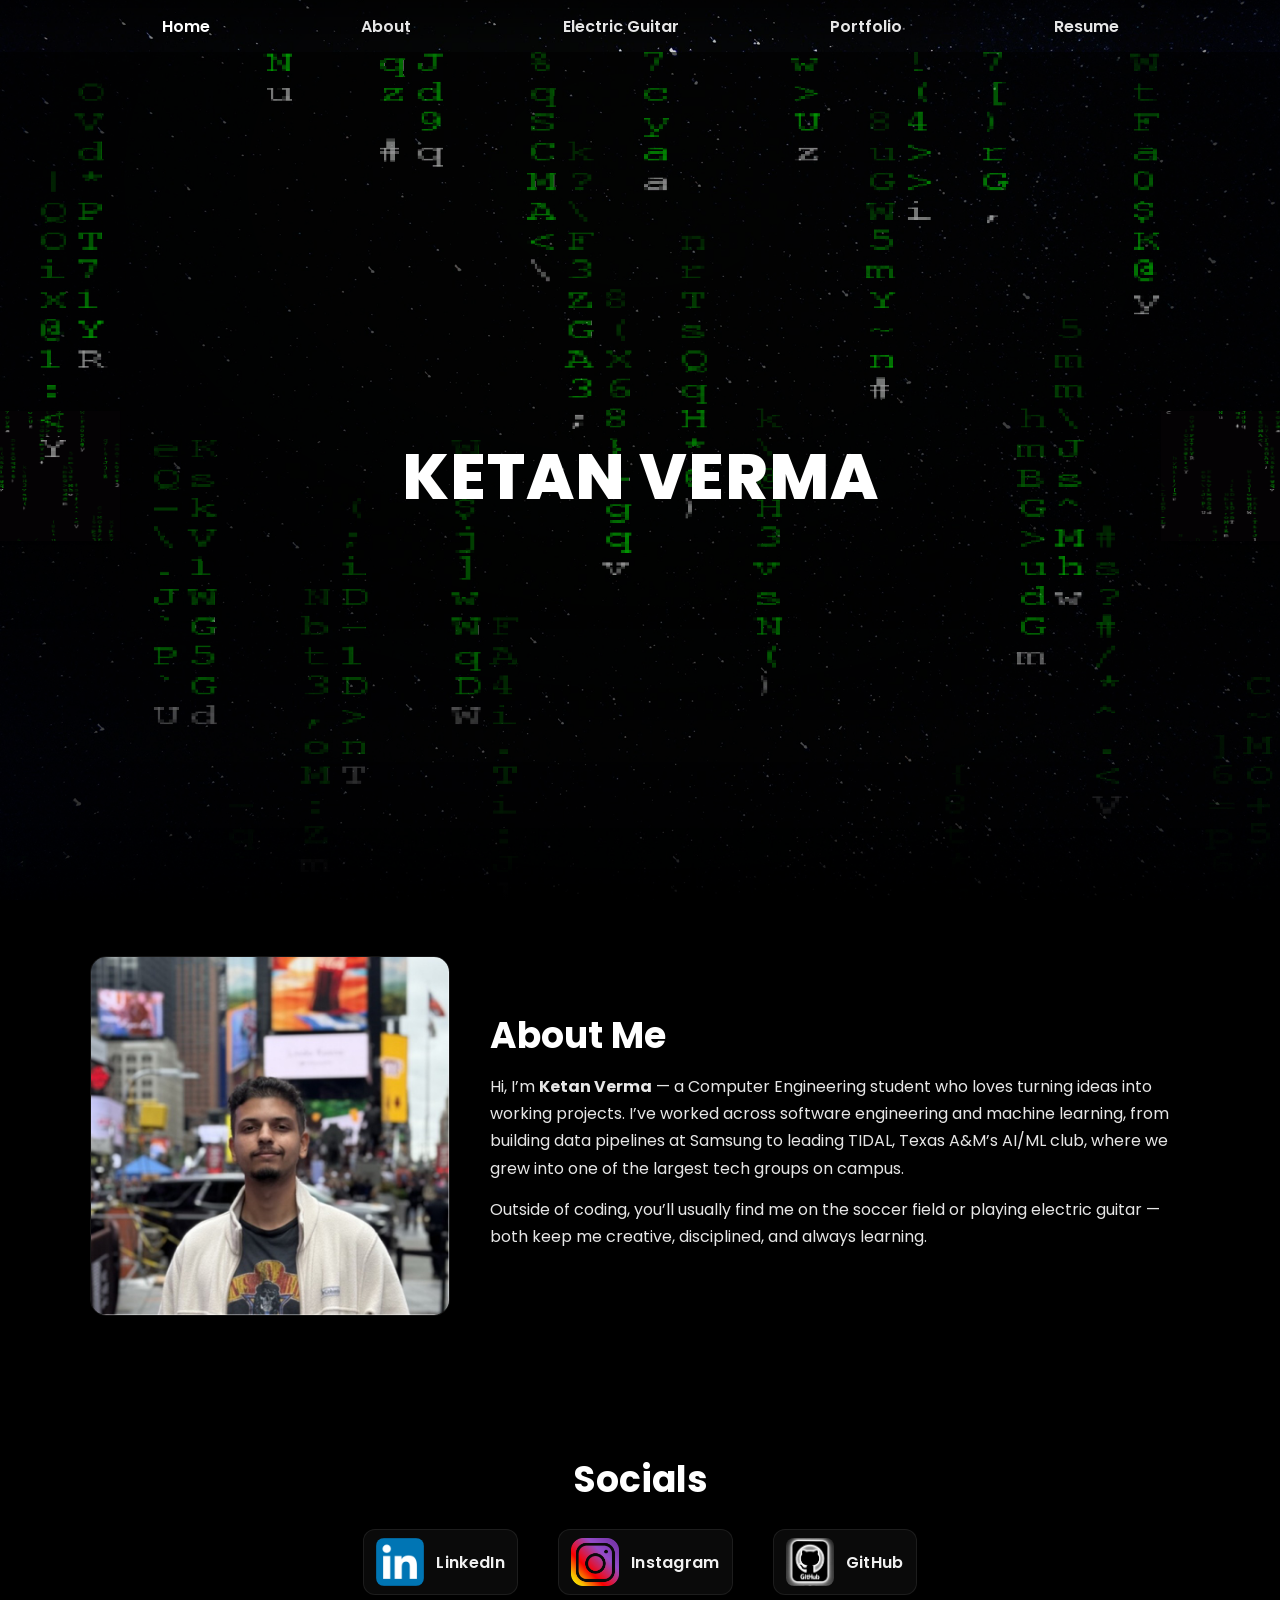
==== index.html @ cdb653f7 "Remove CI/CD pipeline test success message Removed the CI/CD pipeline test success message from the " ====
<!doctype html>
<html lang="en">
<head>
  <meta charset="utf-8" />
  <meta name="viewport" content="width=device-width, initial-scale=1" />
  <title>Ketan Verma</title>
  <link href="https://fonts.googleapis.com/css2?family=Poppins:wght@400;600;700;800&display=swap" rel="stylesheet">
  <link rel="stylesheet" href="./styles.css" />
</head>
<body>
  <!-- Top nav -->
  <header class="nav">
    <nav class="nav-inner">
      <a href="./index.html" class="nav-link nav-link--active">Home</a>
      <a href="#about" class="nav-link">About</a>
      <a href="./electric-guitar.html" class="nav-link">Electric Guitar</a>
      <a href="./portfolio.html" class="nav-link">Portfolio</a>
      <a href="./resume.html" class="nav-link">Resume</a>
    </nav>
  </header>
  <div class="nav-spacer"></div>
  <!-- Global stars -->
  <div class="bg-kenburns fixed-bg"></div>
  <div class="bg-dim fixed-bg"></div>

  <main>
    <!-- HERO: matrix -->
    <section class="hero">
      <div class="hero-bg" aria-hidden="true">
        <img src="./matrix.gif" alt="">
      </div>
      <div class="hero-row">
        <img src="./matrix.gif" alt="" class="note-gif note-gif--left" aria-hidden="true" />
        <h1 class="title"><span class="name-bob">KETAN VERMA</span></h1>
        <img src="./matrix.gif" alt="" class="note-gif note-gif--right" aria-hidden="true" />
      </div>
    </section>

    <!-- ABOUT -->
    <section id="about" class="about">
      <div class="container">
        <img class="about-img" src="./me.jpg" alt="Photo of Ketan Verma" />
        <div class="about-text">
          <h2 class="about-title">About Me</h2>
          <p>
            Hi, I’m <strong>Ketan Verma</strong> — a Computer Engineering student who loves turning ideas into working
            projects. I’ve worked across software engineering and machine learning, from building data pipelines at
            Samsung to leading TIDAL, Texas A&amp;M’s AI/ML club, where we grew into one of the largest tech groups on campus.
          </p>
          <p>
            Outside of coding, you’ll usually find me on the soccer field or playing electric guitar — both keep me
            creative, disciplined, and always learning.
          </p>
        </div>
      </div>
    </section>

    <!-- SOCIALS -->
    <section id="socials" class="socials">
      <div class="container--narrow">
        <h2 class="section-title">Socials</h2>
        <ul class="social-list">
          <li>
            <a class="social-link" href="https://www.linkedin.com/in/ketan-verma12/" target="_blank" rel="noopener">
              <img src="./linkedin.png" alt="LinkedIn" class="social-icon" />
              <span class="social-label">LinkedIn</span>
            </a>
          </li>
          <li>
            <a class="social-link" href="https://www.instagram.com/kxtxan/" target="_blank" rel="noopener">
              <img src="./instagram.png" alt="Instagram" class="social-icon" />
              <span class="social-label">Instagram</span>
            </a>
          </li>
          <li>
            <a class="social-link" href="https://github.com/ketanverma123" target="_blank" rel="noopener">
              <img src="./github.jpg" alt="GitHub" class="social-icon" />
              <span class="social-label">GitHub</span>
            </a>
          </li>
        </ul>
      </div>
    </section>
  </main>

  <!-- Hide/show nav on scroll -->
  <script>
    (function () {
      const nav = document.querySelector('.nav');
      if (!nav) return;
      let lastY = window.scrollY || 0;
      function onScroll() {
        const y = window.scrollY || 0;
        if (y > 10) nav.classList.add('nav--scrolled'); else nav.classList.remove('nav--scrolled');
        if (y > lastY && y > 120) nav.classList.add('nav--hidden'); else nav.classList.remove('nav--hidden');
        lastY = y;
      }
      window.addEventListener('scroll', onScroll, { passive: true });
    })();
  </script>
</body>
</html>
---- styles.css ----
/* ============ Base ============ */
* { box-sizing: border-box; }
html, body { height: 100%; margin: 0; }
html { scroll-behavior: smooth; }
body {
  background: #000;
  color: #fff;
  -webkit-font-smoothing: antialiased;
  -moz-osx-font-smoothing: grayscale;
  font-family: 'Poppins', system-ui, -apple-system, Segoe UI, Roboto, Helvetica, Arial, sans-serif;
}

/* ============ Global starry background ============ */
@keyframes kenburns { 0%{transform:scale(1.05)} 50%{transform:scale(1.12) translate(-2%,1%)} 100%{transform:scale(1.05)} }
.bg-kenburns { position: absolute; inset: 0; z-index: -2; overflow: hidden; }
.bg-kenburns::before { content:""; position: absolute; inset: -5%; background: url("./bg.png") center/cover no-repeat; animation: kenburns 36s ease-in-out infinite; filter: saturate(1.05); }
.bg-dim { position: absolute; inset: 0; z-index: -1; background: radial-gradient(80% 80% at 50% 20%, rgba(0,0,0,0) 0%, rgba(0,0,0,.45) 60%, rgba(0,0,0,.65) 100%); }
.fixed-bg { position: fixed; inset: 0; }

/* ============ Top navigation (solid bg when scrolled, hides on scroll down) ============ */
.nav {
  position: fixed; top: 0; left: 0; right: 0;
  z-index: 50;
  padding: 10px 20px;
  height: 52px;
  background: linear-gradient(to bottom, rgba(0,0,0,0.6), transparent);
  transition: transform .25s ease, background-color .25s ease, box-shadow .25s ease;
  will-change: transform;
}
.nav--scrolled { background: rgba(0,0,0,.7); backdrop-filter: blur(6px); box-shadow: 0 6px 20px rgba(0,0,0,.35); }
.nav--hidden  { transform: translateY(-100%); }

.nav-inner { height: 100%; display: flex; align-items: center; justify-content: space-evenly; }
.nav-link { color: #fff; text-decoration: none; font-weight: 600; opacity: .9; padding: 6px 10px; }
.nav-link:hover { opacity: 1; text-decoration: underline; }
.nav-link--active { opacity: 1; }
.nav-spacer { height: 52px; }

/* ============ Headings (all Poppins) ============ */
.title,
.about-title,
.section-title,
.guitar-title {
  font-family: 'Poppins', sans-serif;
}

.title { font-weight: 800; font-size: clamp(40px, 6vw, 64px); letter-spacing: 1px; margin: 0; }
.about-title, .section-title, .guitar-title { font-weight: 700; font-size: clamp(28px, 4vw, 36px); margin: 0 0 10px; }

/* ============ Hero (Matrix bg) ============ */
:root{
  --note-size: clamp(160px, 18vw, 300px);
  --note-gap:  clamp(56px, 10vw, 140px);
  --note-offset: clamp(60px, 12vw, 220px);
}
.hero{
  min-height: calc(100vh - 52px);
  display: grid; place-items: center;
  overflow: hidden; position: relative; z-index: 5;
}
.hero-bg{ position: absolute; inset: 0; z-index: -1; overflow: hidden; }
.hero-bg img{
  position: absolute; inset: 0; width: 100%; height: 100%; object-fit: cover;
  opacity: .6; mix-blend-mode: screen; filter: saturate(1.2) contrast(1.05);
  -webkit-mask-image: linear-gradient(to bottom, rgba(0,0,0,1) 62%, rgba(0,0,0,0) 100%);
          mask-image: linear-gradient(to bottom, rgba(0,0,0,1) 62%, rgba(0,0,0,0) 100%);
}
.hero::after{
  content:""; position:absolute; left:0; right:0; bottom:-1px; height:160px; pointer-events:none;
  background: linear-gradient(to bottom, rgba(0,0,0,0) 0%, rgba(0,0,0,.55) 70%, rgba(0,0,0,.85) 100%);
}
.hero-row{ display: inline-flex; align-items: center; gap: var(--note-gap); }
.note-gif{ width: var(--note-size); height:auto; filter: drop-shadow(0 4px 10px rgba(0,0,0,.35)); mix-blend-mode: screen; }
.note-gif--left{ transform: translateX(calc(-1 * var(--note-offset))); }
.note-gif--right{ transform: translateX(var(--note-offset)); }
@keyframes bob { 0%{transform:translateY(0)} 50%{transform:translateY(-8px)} 100%{transform:translateY(0)} }
.name-bob{ display:inline-block; animation:bob 3.8s ease-in-out infinite; }
@media (max-width:560px){ :root{ --note-size:96px; --note-gap:28px; --note-offset:0px; } .title{ font-size:clamp(32px, 9vw, 48px);} }

/* ============ About ============ */
.about { padding: 56px 20px; position: relative; z-index: 5; }
.container { max-width: 1100px; margin: 0 auto; display: grid; gap: 28px; align-items: center; }
@media (min-width: 860px) { .container { grid-template-columns: 360px 1fr; gap: 40px; } }
.about-img { width: 100%; max-width: 360px; aspect-ratio: 1/1; object-fit: cover; border-radius: 16px; box-shadow: 0 10px 30px rgba(0,0,0,.45); border: 1px solid rgba(255,255,255,.08); }
.about-text p { color:#e6e6e6; line-height:1.7; margin:0 0 14px; }
.about-meta { color:#bdbdbd; }
.about-meta a { color:#fff; text-decoration: underline; }

/* ============ Socials ============ */
.container--narrow{ max-width: 900px; margin: 0 auto; padding: 0 20px; }
.socials{ position: relative; z-index: 5; padding: 80px 0 140px; }
.socials .section-title{ text-align:center; margin-bottom: 22px; } /* centered heading */
.social-list{ list-style:none; margin:18px 0 0; padding:0; display:flex; flex-wrap:wrap; justify-content:center; gap:28px 40px; }
.social-link{ display:inline-flex; align-items:center; gap:12px; color:#fff; text-decoration:none; padding:8px 12px; border-radius:12px; transition:.2s; background:rgba(255,255,255,.04); border:1px solid rgba(255,255,255,.08); box-shadow:0 4px 12px rgba(0,0,0,.35); backdrop-filter: blur(2px); }
.social-link:hover{ transform:translateY(-3px); box-shadow:0 10px 24px rgba(0,0,0,.55); background:rgba(255,255,255,.07); }
.social-icon{ width:48px; height:48px; border-radius:8px; object-fit:cover; }
.social-label{ font-weight:600; letter-spacing:.02em; color:#f1f1f1; }

/* ============ Electric Guitar page ============ */
.bg-gif { position: absolute; inset: 0; z-index: -2; width: 100%; height: 100%; object-fit: cover; }
.eg-hero { position: relative; z-index: 5; min-height: calc(100vh - 52px); display: grid; place-items: center; overflow: hidden; }
.eg-page .bg-dim { background: linear-gradient(to bottom, rgba(0,0,0,0.35) 0%, rgba(0,0,0,0.35) 45%, rgba(0,0,0,0.55) 75%, rgba(0,0,0,0.70) 100%); }

.guitar { position: relative; z-index: 5; padding: 56px 20px 72px; }
.guitar .container {
  max-width: 1100px; margin: 0 auto;
  background: rgba(0,0,0,0.28); border: 1px solid rgba(255,255,255,0.06);
  border-radius: 18px; padding: 24px; backdrop-filter: blur(1.5px);
  display: block; /* stack heading, blurb, gallery */
}
.guitar-title { margin: 0 0 12px 0; }
.guitar-intro { margin: 0 0 18px; color: #d9d9d9; line-height: 1.75; }

/* Gallery grid — smaller thumbs */
.guitar-gallery { display: grid; gap: 16px; grid-template-columns: repeat(auto-fit, minmax(220px, 1fr)); align-items: start; }
.guitar-img {
  width: 100%;
  height: clamp(160px, 24vw, 260px);
  object-fit: cover;           /* default: crop to fill */
  border-radius: 14px;
  border: 1px solid rgba(255,255,255,.08);
  box-shadow: 0 10px 24px rgba(0,0,0,.45);
  transition: transform .2s ease, box-shadow .2s ease;
}
.guitar-img:hover { transform: translateY(-2px) scale(1.02); box-shadow: 0 16px 36px rgba(0,0,0,.55); }

/* OVERRIDE: show full photo (no crop) on images with this class */
.guitar-gallery .guitar-img.guitar-img--full {
  object-fit: contain !important;
  height: auto !important;
  width: 100% !important;
  max-height: 320px !important;
  display: block;
  background: rgba(255,255,255,0.03);
  padding: 6px;
  border-radius: 14px;
  align-self: start;
  justify-self: center;
}

/* ============ Portfolio (Projects/Experience) ============ */
.portfolio { padding: 72px 20px 96px; position: relative; z-index: 5; }
.portfolio .section-title{ text-align:center; margin-bottom: 10px; }
.portfolio .intro { max-width: 900px; margin: 8px auto 28px; text-align: center; color:#e6e6e6; line-height:1.75; }

.cards { max-width: 1100px; margin: 0 auto; display: grid; gap: 24px; grid-template-columns: 1fr; }
@media (min-width: 900px){ .cards{ grid-template-columns: 1fr 1fr; gap: 28px; } }
.card {
  background: rgba(255,255,255,0.05);
  border: 1px solid rgba(255,255,255,0.08);
  border-radius: 16px; padding: 18px 18px 16px;
  box-shadow: 0 10px 24px rgba(0,0,0,.45);
}
.card h3{ margin: 0 0 6px; font-weight: 700; }
.card .meta{ color:#cfcfcf; font-size: .95rem; margin-bottom: 8px; }
.card p{ margin: 0; color:#e9e9e9; line-height: 1.65; }

/* ============ Resume page ============ */
.pdf-center { min-height: calc(100vh - 52px); display: flex; flex-direction: column; align-items: center; justify-content: center; gap: 14px; padding: 20px; }
.pdf-embed { width: min(900px, 92vw); height: min(1160px, 82vh); border: none; background: #111; box-shadow: 0 10px 30px rgba(0,0,0,0.45); border-radius: 8px; }
.pdf-fallback { color:#ddd; font-size:.95rem; }
.pdf-fallback a { color:#fff; font-weight:600; text-decoration:underline; }

/* ============ Accessibility ============ */
@media (prefers-reduced-motion: reduce) {
  .bg-kenburns::before { animation: none; }
  .name-bob { animation: none; }
  .hero-bg img { animation: none; }
}
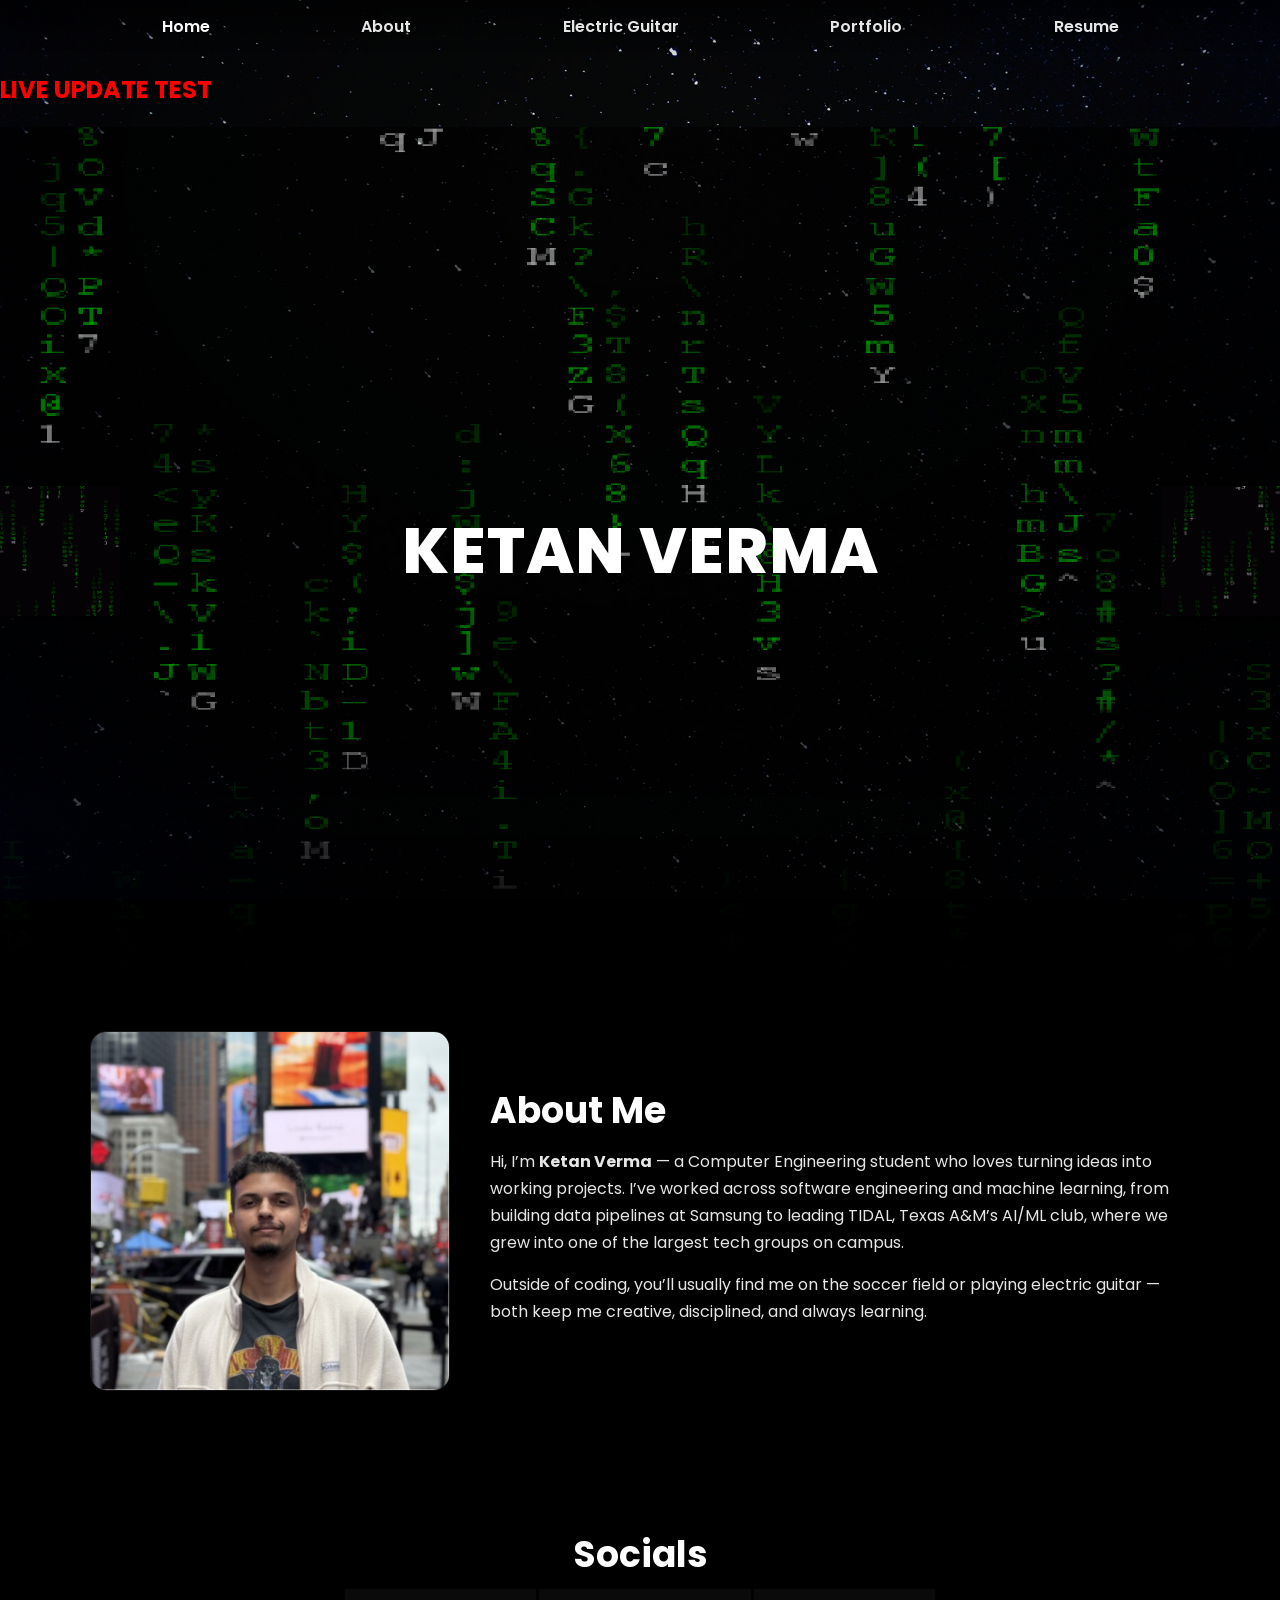
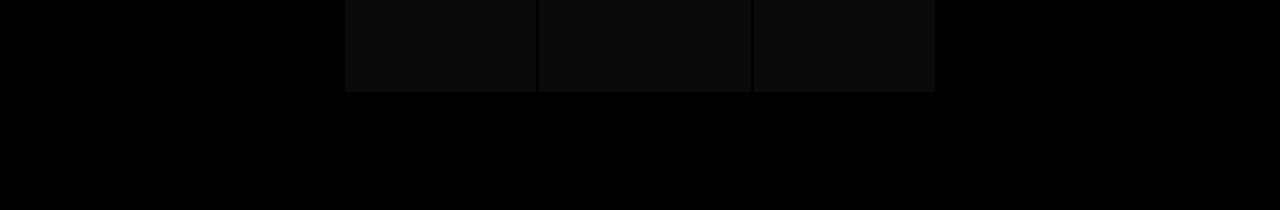
==== commit 9065b719: "Add live update test header to index.html" ====
--- a/index.html
+++ b/index.html
@@ -22,7 +22,7 @@
   <!-- Global stars -->
   <div class="bg-kenburns fixed-bg"></div>
   <div class="bg-dim fixed-bg"></div>
-
+<h2 style="color:red;">LIVE UPDATE TEST</h2>
   <main>
     <!-- HERO: matrix -->
     <section class="hero">
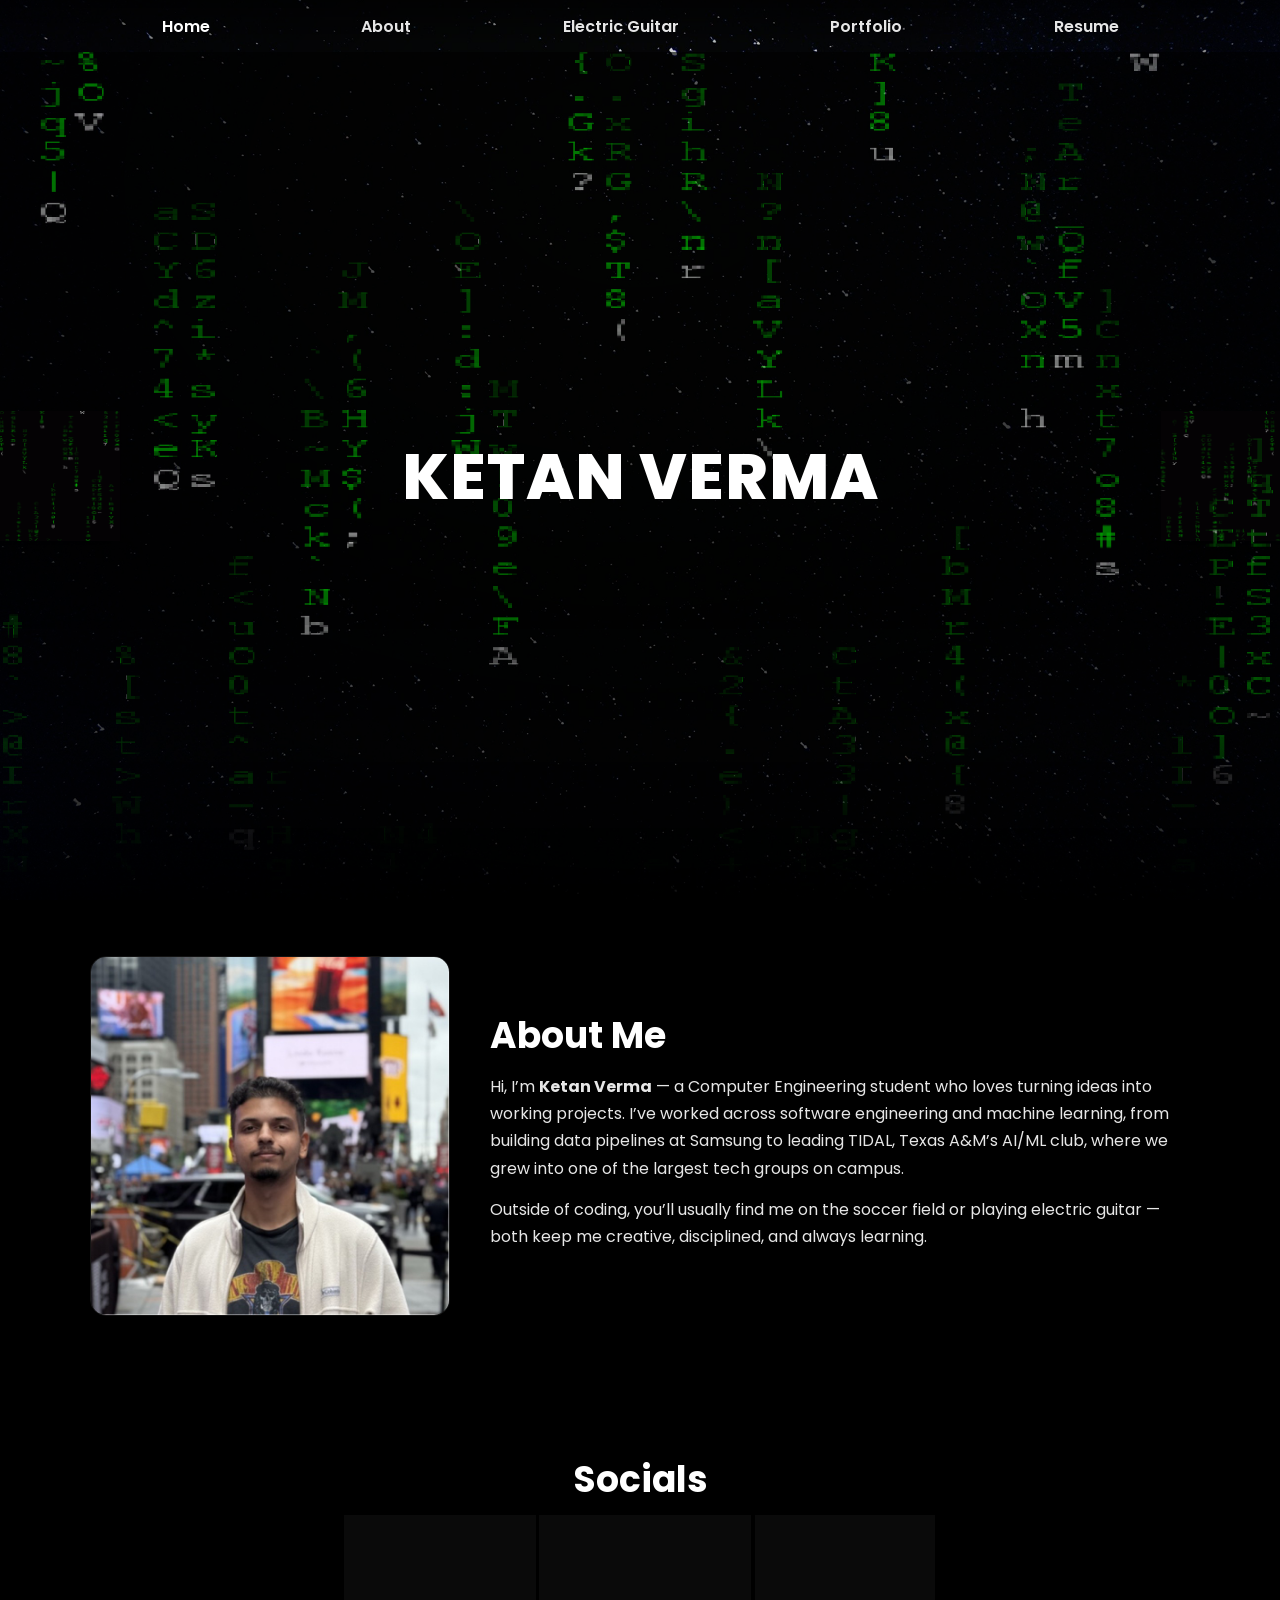
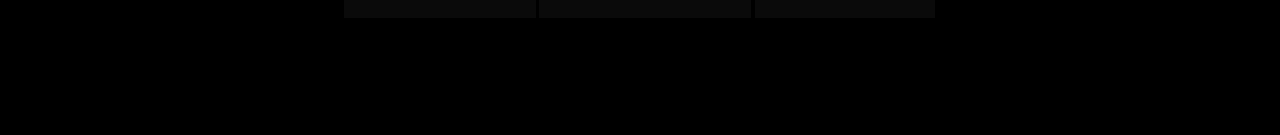
==== commit e50ddd3b: "Remove 'LIVE UPDATE TEST' heading from index.html" ====
--- a/index.html
+++ b/index.html
@@ -22,7 +22,7 @@
   <!-- Global stars -->
   <div class="bg-kenburns fixed-bg"></div>
   <div class="bg-dim fixed-bg"></div>
-<h2 style="color:red;">LIVE UPDATE TEST</h2>
+
   <main>
     <!-- HERO: matrix -->
     <section class="hero">
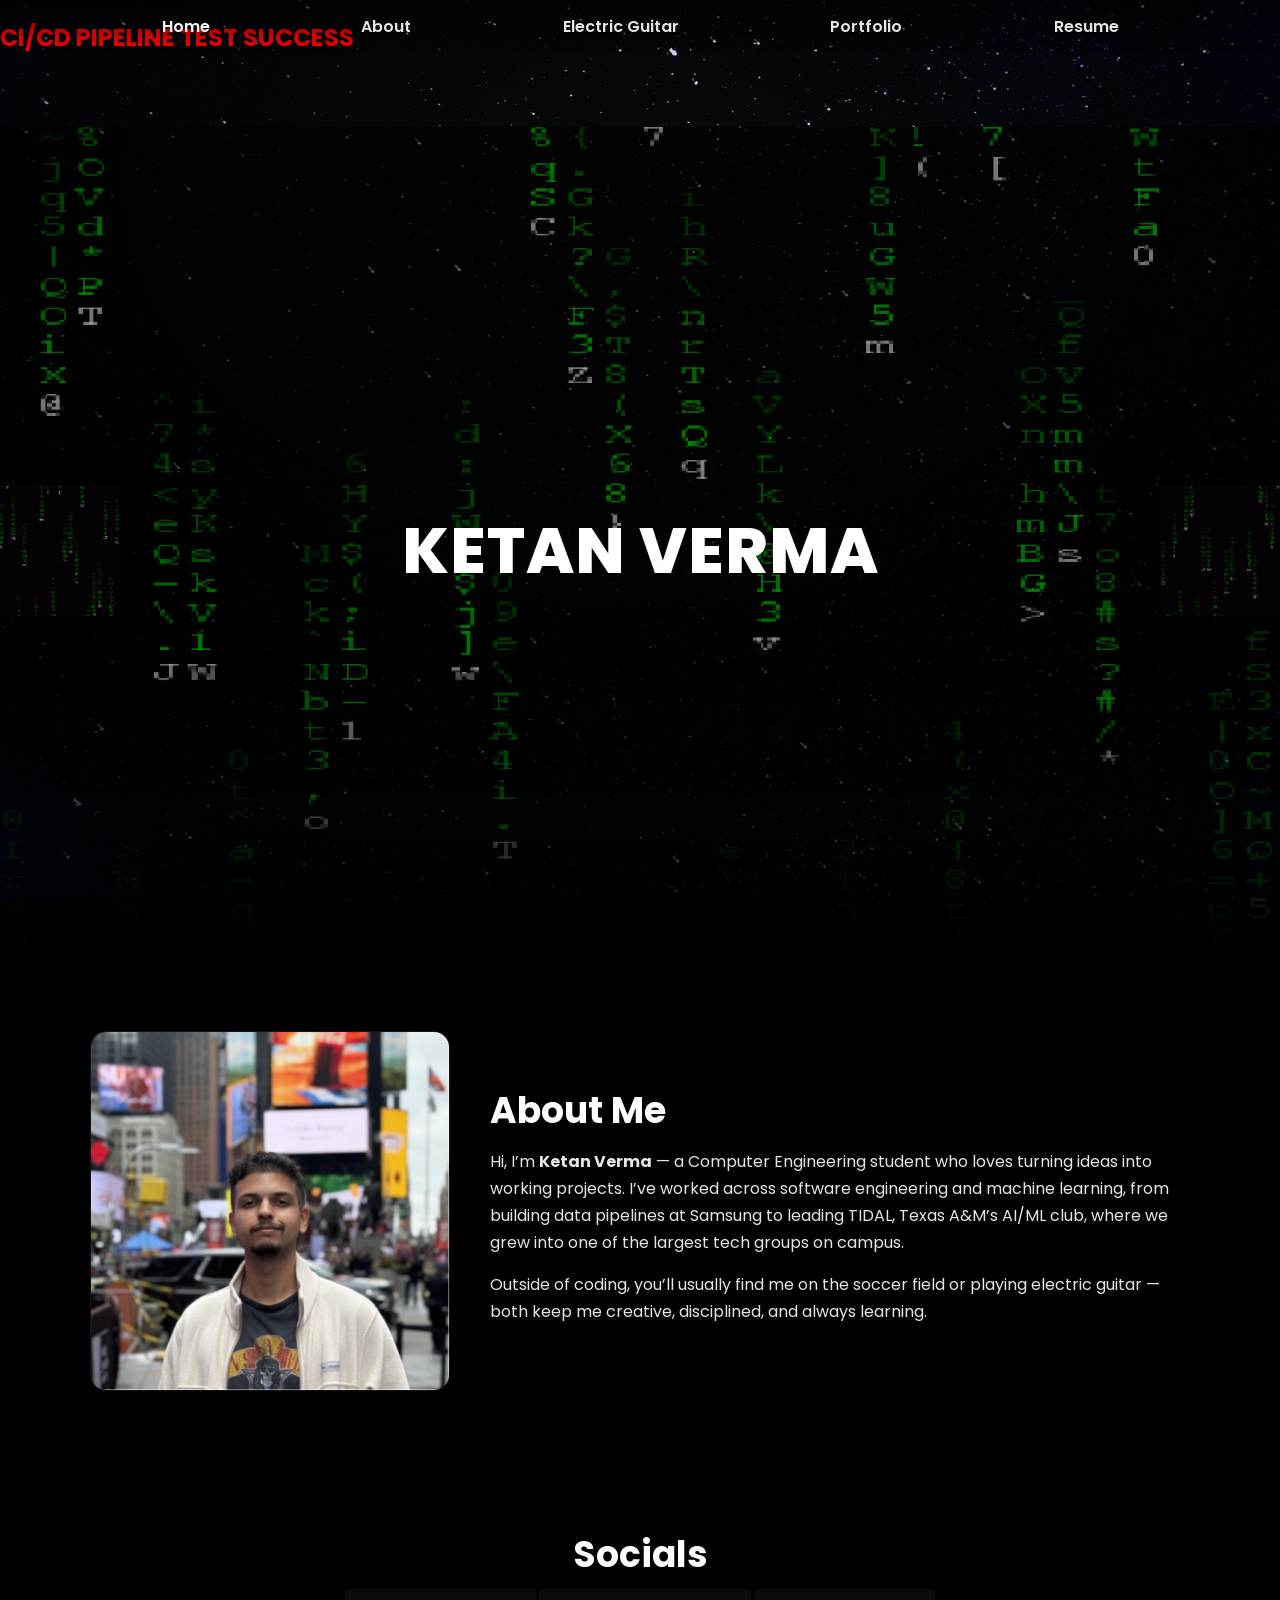
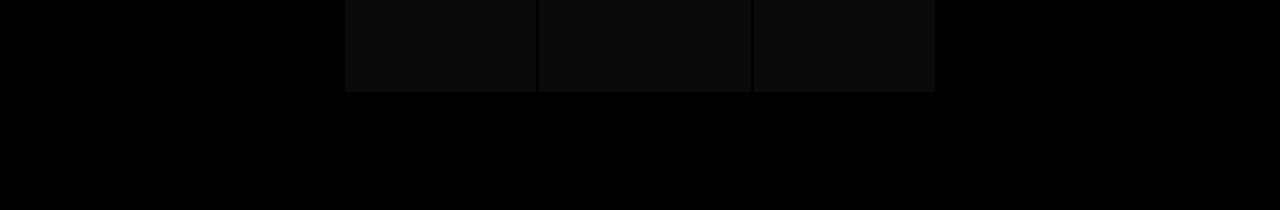
==== commit 0c56e23d: "Add CI/CD pipeline test success message" ====
--- a/index.html
+++ b/index.html
@@ -18,6 +18,7 @@
       <a href="./resume.html" class="nav-link">Resume</a>
     </nav>
   </header>
+  <h2 style="color:red;">CI/CD PIPELINE TEST SUCCESS</h2>
   <div class="nav-spacer"></div>
   <!-- Global stars -->
   <div class="bg-kenburns fixed-bg"></div>
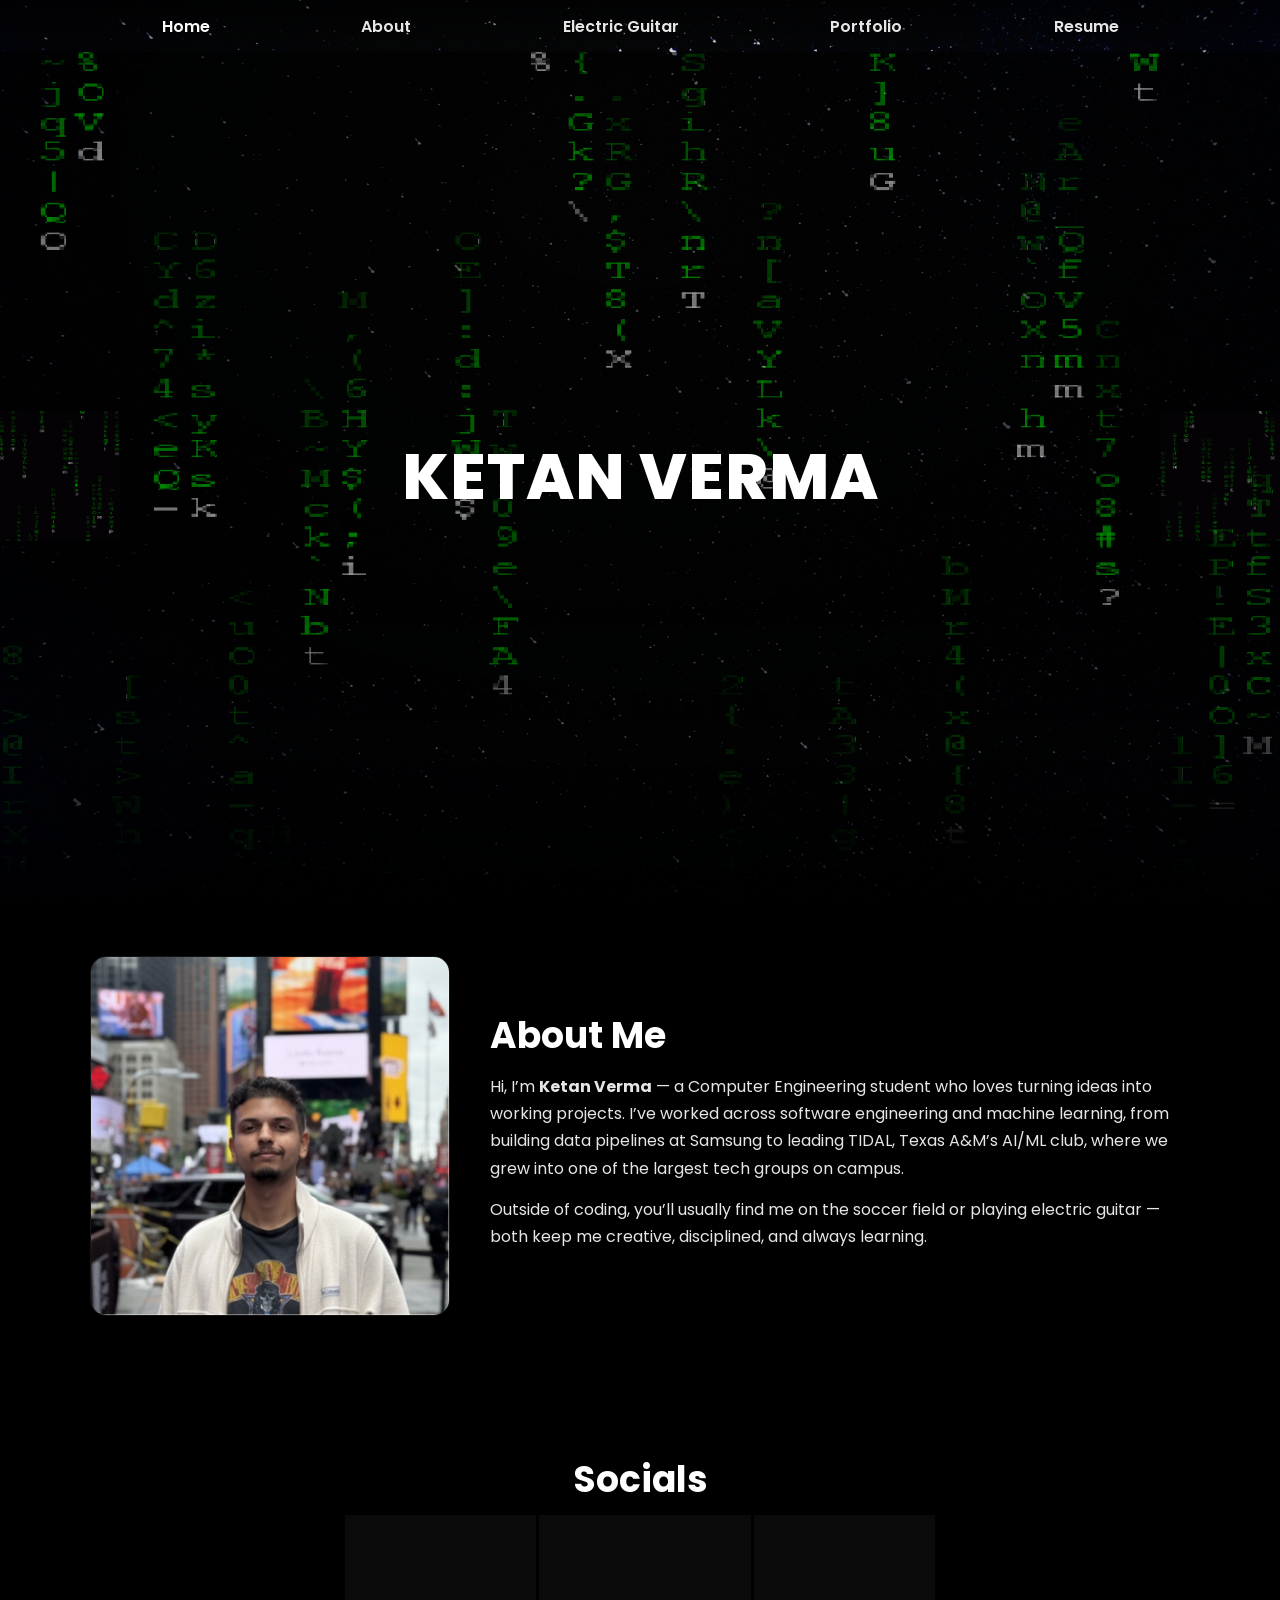
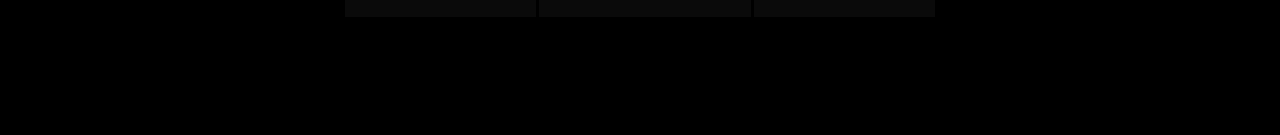
==== commit 2a5c557d: "Update index.html" ====
--- a/index.html
+++ b/index.html
@@ -18,7 +18,6 @@
       <a href="./resume.html" class="nav-link">Resume</a>
     </nav>
   </header>
-  <h2 style="color:red;">CI/CD PIPELINE TEST SUCCESS</h2>
   <div class="nav-spacer"></div>
   <!-- Global stars -->
   <div class="bg-kenburns fixed-bg"></div>
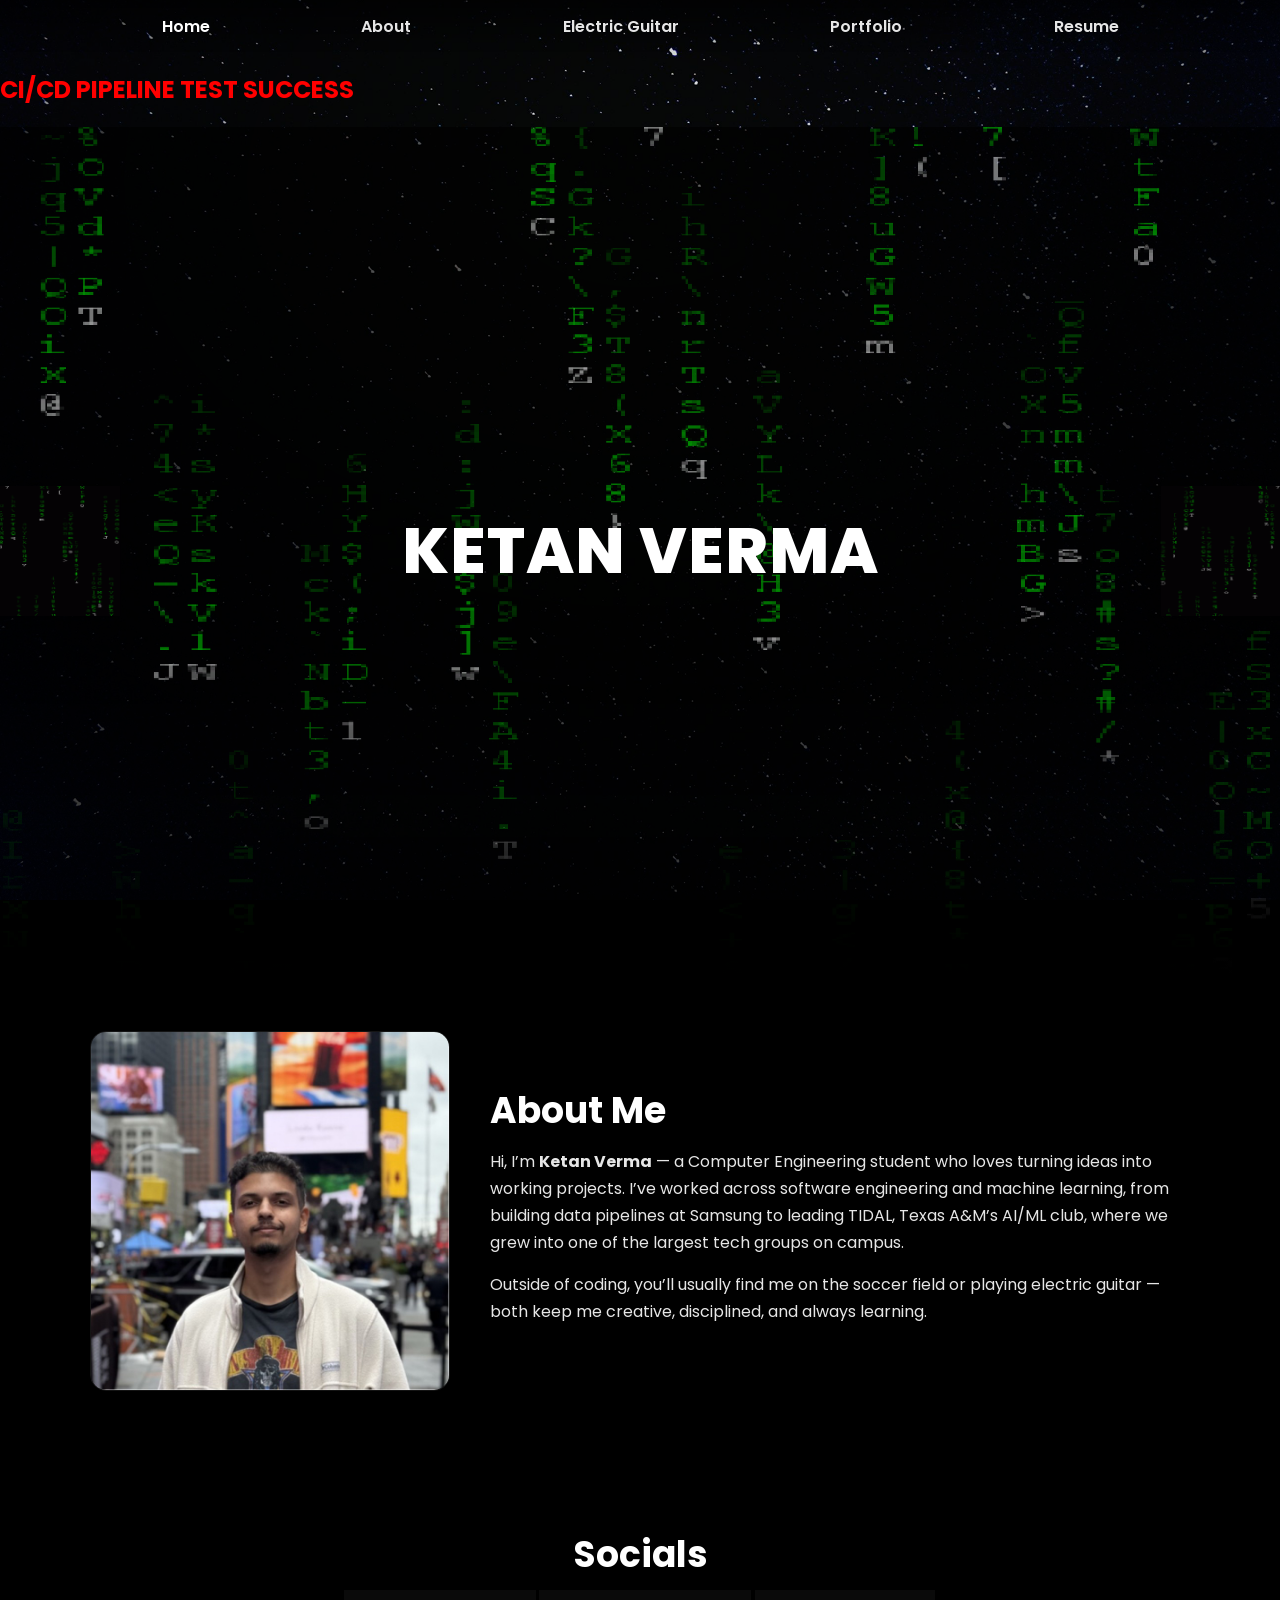
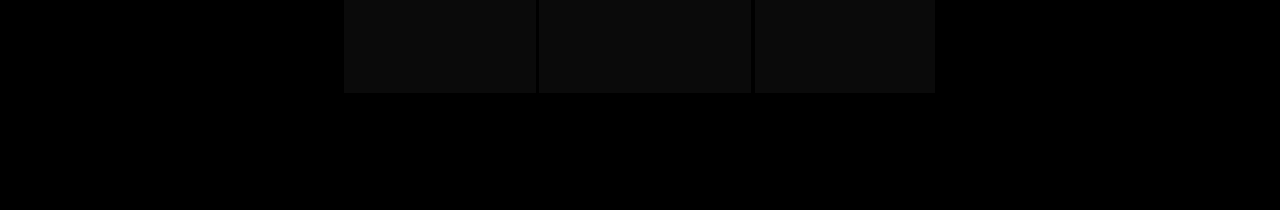
==== commit 094a3f14: "Add success message for CI/CD pipeline test" ====
--- a/index.html
+++ b/index.html
@@ -19,6 +19,7 @@
     </nav>
   </header>
   <div class="nav-spacer"></div>
+<h2 style="color:red;">CI/CD PIPELINE TEST SUCCESS</h2>
   <!-- Global stars -->
   <div class="bg-kenburns fixed-bg"></div>
   <div class="bg-dim fixed-bg"></div>
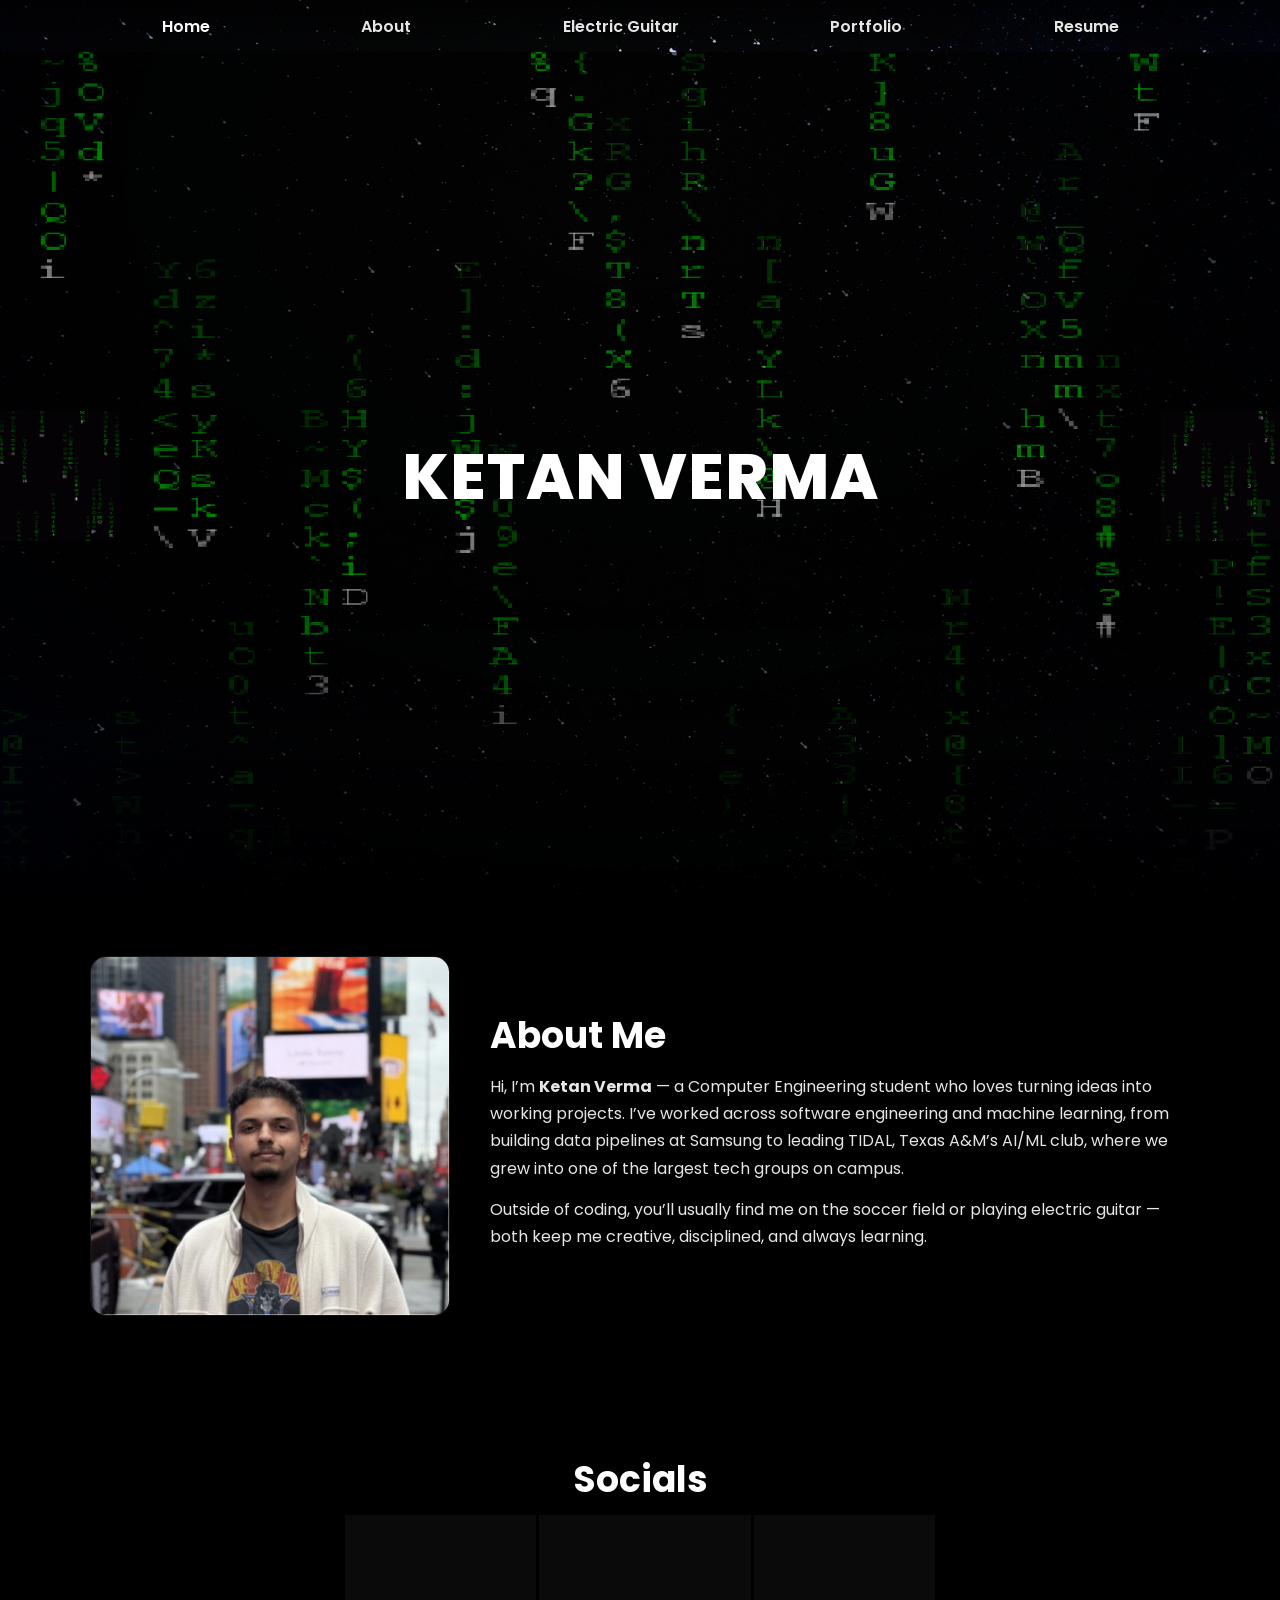
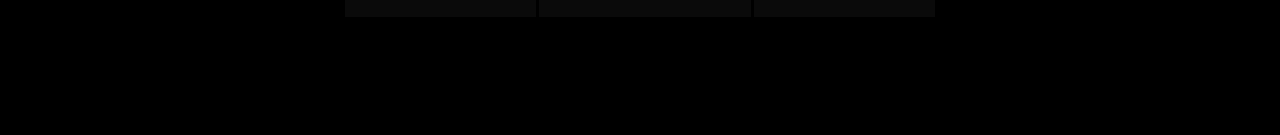
==== commit 9e5590d4: "Remove CI/CD pipeline test success message" ====
--- a/index.html
+++ b/index.html
@@ -19,7 +19,6 @@
     </nav>
   </header>
   <div class="nav-spacer"></div>
-<h2 style="color:red;">CI/CD PIPELINE TEST SUCCESS</h2>
   <!-- Global stars -->
   <div class="bg-kenburns fixed-bg"></div>
   <div class="bg-dim fixed-bg"></div>
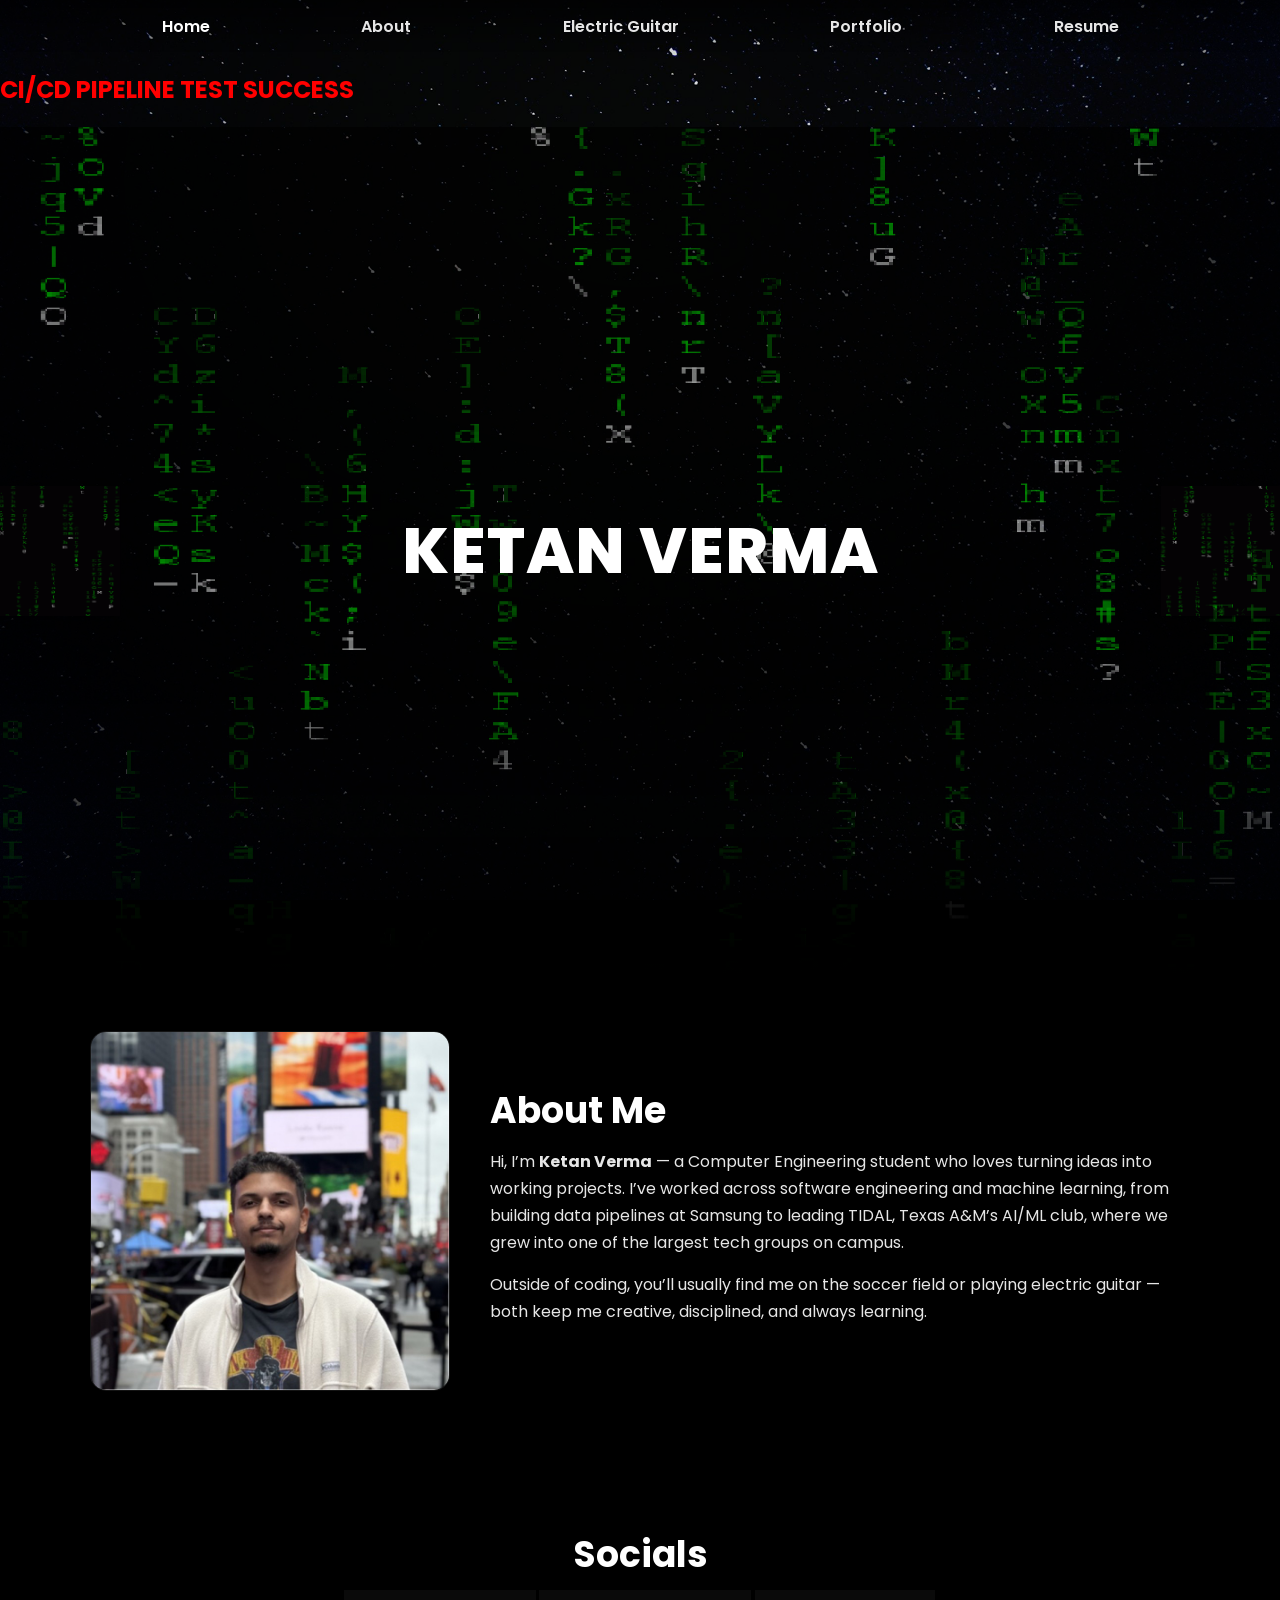
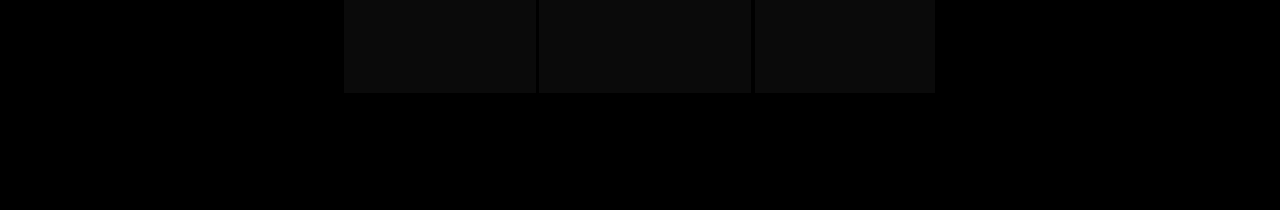
==== commit 6522574d: "Add CI/CD pipeline test success message" ====
--- a/index.html
+++ b/index.html
@@ -19,6 +19,7 @@
     </nav>
   </header>
   <div class="nav-spacer"></div>
+<h2 style="color:red;">CI/CD PIPELINE TEST SUCCESS</h2>
   <!-- Global stars -->
   <div class="bg-kenburns fixed-bg"></div>
   <div class="bg-dim fixed-bg"></div>
